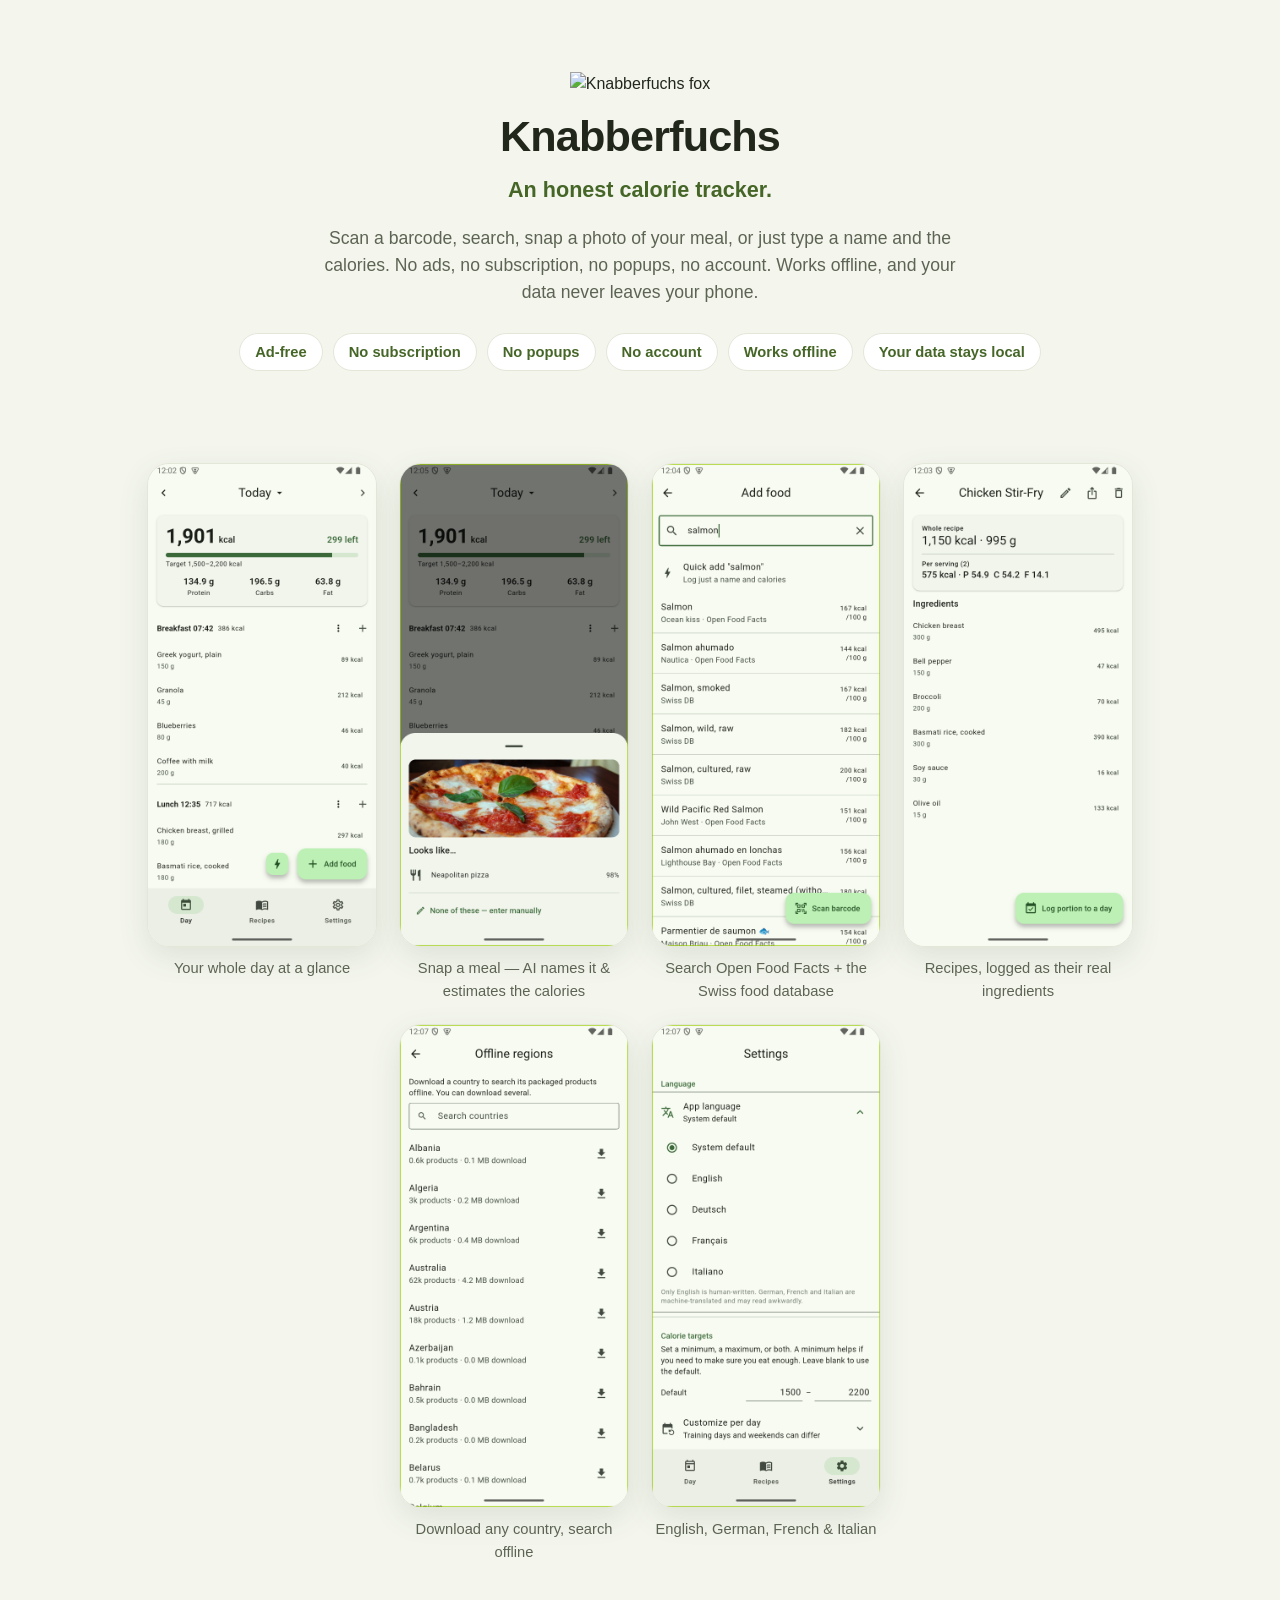
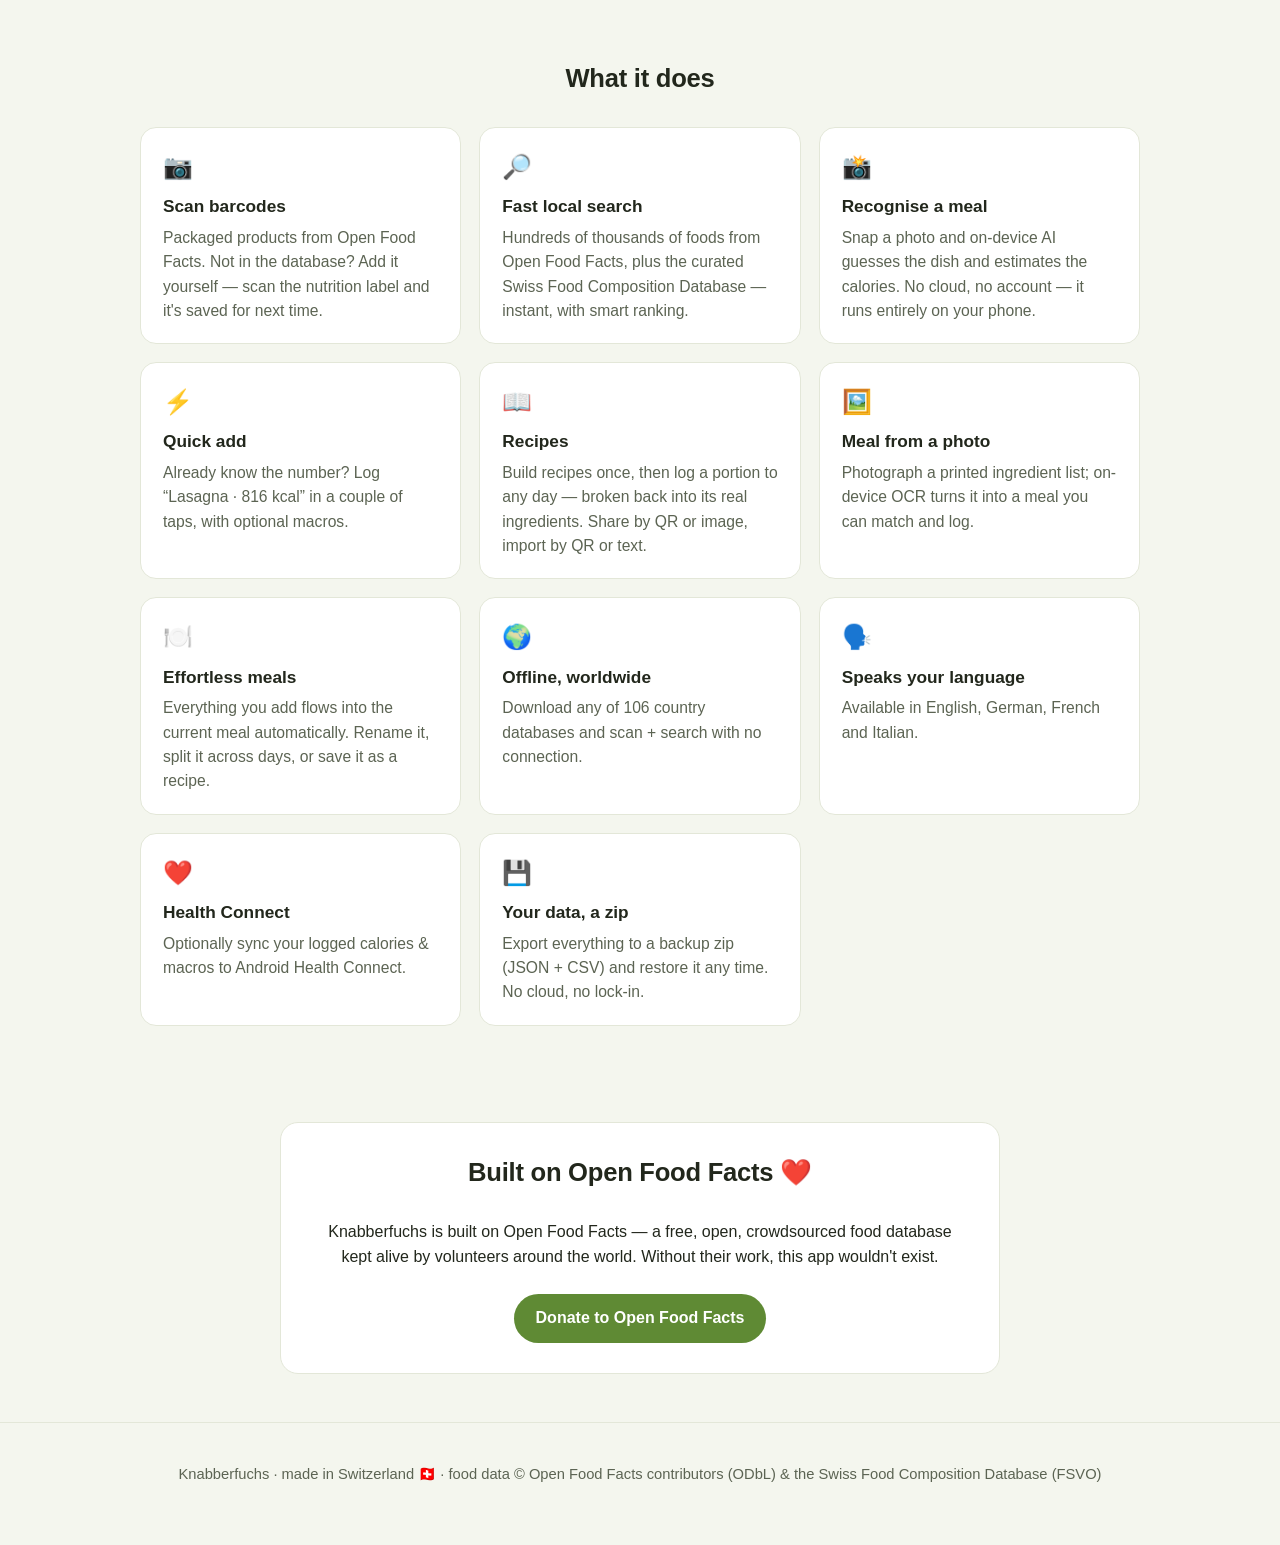
==== docs/index.html @ f7428436 "docs: refresh landing page — drop USDA/OFF-contribute, new features + screenshots Update the GitHub " ====
<!DOCTYPE html>
<html lang="en">
<head>
<meta charset="UTF-8" />
<meta name="viewport" content="width=device-width, initial-scale=1.0" />
<title>Knabberfuchs — an honest calorie tracker</title>
<meta name="description" content="Ad-free, no subscriptions, no popups. A fast, offline calorie tracker with barcode scan, AI meal photos, recipes and curated food data. Your data stays on your phone." />
<link rel="icon" href="favicon.png" type="image/png" />
<meta property="og:title" content="Knabberfuchs — an honest calorie tracker" />
<meta property="og:description" content="Ad-free, no subscriptions, no popups. Fast and offline, with barcode scan, AI meal photos and recipes. Your data stays on your phone." />
<meta property="og:image" content="screenshots/day.png" />
<style>
  :root{
    --green:#5f8a34; --green-d:#456627; --ink:#22271c;
    --bg:#f4f6ee; --card:#ffffff; --muted:#5c6453; --line:#e3e7d8;
  }
  *{box-sizing:border-box}
  html{scroll-behavior:smooth}
  body{margin:0;font-family:-apple-system,BlinkMacSystemFont,"Segoe UI",Roboto,Helvetica,Arial,sans-serif;
       color:var(--ink);background:var(--bg);line-height:1.55;-webkit-font-smoothing:antialiased}
  a{color:var(--green-d)}
  .wrap{max-width:1040px;margin:0 auto;padding:0 20px}

  header{padding:72px 0 36px;text-align:center}
  header img.logo{width:104px;height:104px}
  h1{font-size:2.7rem;margin:.4rem 0 .2rem;letter-spacing:-.02em}
  .tagline{font-size:1.35rem;color:var(--green-d);font-weight:600;margin:0}
  .sub{font-size:1.1rem;color:var(--muted);max-width:640px;margin:18px auto 0}

  .badges{display:flex;flex-wrap:wrap;gap:10px;justify-content:center;margin:26px 0 8px}
  .badge{background:var(--card);border:1px solid var(--line);border-radius:999px;
         padding:7px 15px;font-size:.92rem;font-weight:600;color:var(--green-d)}

  section{padding:48px 0}
  h2{font-size:1.6rem;text-align:center;margin:0 0 28px;letter-spacing:-.01em}

  .shots{display:flex;gap:22px;justify-content:center;flex-wrap:wrap}
  .shots figure{margin:0;width:230px}
  .shots img{width:100%;border-radius:22px;border:1px solid var(--line);
             box-shadow:0 10px 30px rgba(60,80,40,.12);display:block}
  .shots figcaption{text-align:center;color:var(--muted);font-size:.92rem;margin-top:10px}

  .grid{display:grid;grid-template-columns:repeat(auto-fit,minmax(250px,1fr));gap:18px}
  .feat{background:var(--card);border:1px solid var(--line);border-radius:16px;padding:20px 22px}
  .feat h3{margin:0 0 6px;font-size:1.08rem}
  .feat p{margin:0;color:var(--muted);font-size:.98rem}
  .feat .em{font-size:1.5rem;display:block;margin-bottom:8px}

  .off{background:var(--card);border:1px solid var(--line);border-radius:18px;
       padding:30px;text-align:center;max-width:720px;margin:0 auto}
  .off h2{margin-top:0}
  .btn{display:inline-block;background:var(--green);color:#fff;text-decoration:none;
       font-weight:700;padding:12px 22px;border-radius:999px;margin-top:8px}
  .btn:hover{background:var(--green-d)}

  footer{padding:40px 0 60px;text-align:center;color:var(--muted);font-size:.92rem;border-top:1px solid var(--line)}
  @media(max-width:560px){h1{font-size:2.1rem}.tagline{font-size:1.15rem}}
</style>
</head>
<body>

<header>
  <div class="wrap">
    <img class="logo" src="fox.png" alt="Knabberfuchs fox" />
    <h1>Knabberfuchs</h1>
    <p class="tagline">An honest calorie tracker.</p>
    <p class="sub">Scan a barcode, search, snap a photo of your meal, or just type a name and
      the calories. No ads, no subscription, no popups, no account. Works offline, and your
      data never leaves your phone.</p>
    <div class="badges">
      <span class="badge">Ad-free</span>
      <span class="badge">No subscription</span>
      <span class="badge">No popups</span>
      <span class="badge">No account</span>
      <span class="badge">Works offline</span>
      <span class="badge">Your data stays local</span>
    </div>
  </div>
</header>

<section>
  <div class="wrap">
    <div class="shots">
      <figure><img src="screenshots/day.png" alt="The day view" />
        <figcaption>Your whole day at a glance</figcaption></figure>
      <figure><img src="screenshots/recognize.png" alt="AI meal recognition" />
        <figcaption>Snap a meal — AI names it &amp; estimates the calories</figcaption></figure>
      <figure><img src="screenshots/search.png" alt="Food search" />
        <figcaption>Search Open Food Facts + the Swiss food database</figcaption></figure>
      <figure><img src="screenshots/recipe.png" alt="A recipe" />
        <figcaption>Recipes, logged as their real ingredients</figcaption></figure>
      <figure><img src="screenshots/regions.png" alt="Offline regions" />
        <figcaption>Download any country, search offline</figcaption></figure>
      <figure><img src="screenshots/language.png" alt="Languages" />
        <figcaption>English, German, French &amp; Italian</figcaption></figure>
    </div>
  </div>
</section>

<section>
  <div class="wrap">
    <h2>What it does</h2>
    <div class="grid">
      <div class="feat"><span class="em">📷</span><h3>Scan barcodes</h3>
        <p>Packaged products from Open Food Facts. Not in the database? Add it yourself — scan
          the nutrition label and it's saved for next time.</p></div>
      <div class="feat"><span class="em">🔎</span><h3>Fast local search</h3>
        <p>Hundreds of thousands of foods from Open Food Facts, plus the curated Swiss Food
          Composition Database — instant, with smart ranking.</p></div>
      <div class="feat"><span class="em">📸</span><h3>Recognise a meal</h3>
        <p>Snap a photo and on-device AI guesses the dish and estimates the calories. No cloud,
          no account — it runs entirely on your phone.</p></div>
      <div class="feat"><span class="em">⚡</span><h3>Quick add</h3>
        <p>Already know the number? Log “Lasagna · 816&nbsp;kcal” in a couple of taps, with
          optional macros.</p></div>
      <div class="feat"><span class="em">📖</span><h3>Recipes</h3>
        <p>Build recipes once, then log a portion to any day — broken back into its real
          ingredients. Share by QR or image, import by QR or text.</p></div>
      <div class="feat"><span class="em">🖼️</span><h3>Meal from a photo</h3>
        <p>Photograph a printed ingredient list; on-device OCR turns it into a meal you can
          match and log.</p></div>
      <div class="feat"><span class="em">🍽️</span><h3>Effortless meals</h3>
        <p>Everything you add flows into the current meal automatically. Rename it, split it
          across days, or save it as a recipe.</p></div>
      <div class="feat"><span class="em">🌍</span><h3>Offline, worldwide</h3>
        <p>Download any of 106 country databases and scan + search with no connection.</p></div>
      <div class="feat"><span class="em">🗣️</span><h3>Speaks your language</h3>
        <p>Available in English, German, French and Italian.</p></div>
      <div class="feat"><span class="em">❤️</span><h3>Health Connect</h3>
        <p>Optionally sync your logged calories &amp; macros to Android Health Connect.</p></div>
      <div class="feat"><span class="em">💾</span><h3>Your data, a zip</h3>
        <p>Export everything to a backup zip (JSON + CSV) and restore it any time. No cloud,
          no lock-in.</p></div>
    </div>
  </div>
</section>

<section>
  <div class="wrap">
    <div class="off">
      <h2>Built on Open Food Facts ❤️</h2>
      <p>Knabberfuchs is built on Open Food Facts — a free, open, crowdsourced food database
        kept alive by volunteers around the world. Without their work, this app wouldn't exist.</p>
      <a class="btn" href="https://world.openfoodfacts.org/donate-to-open-food-facts">Donate to Open Food Facts</a>
    </div>
  </div>
</section>

<footer>
  <div class="wrap">
    Knabberfuchs · made in Switzerland 🇨🇭 · food data © Open Food Facts contributors (ODbL)
    &amp; the Swiss Food Composition Database (FSVO)
  </div>
</footer>

</body>
</html>
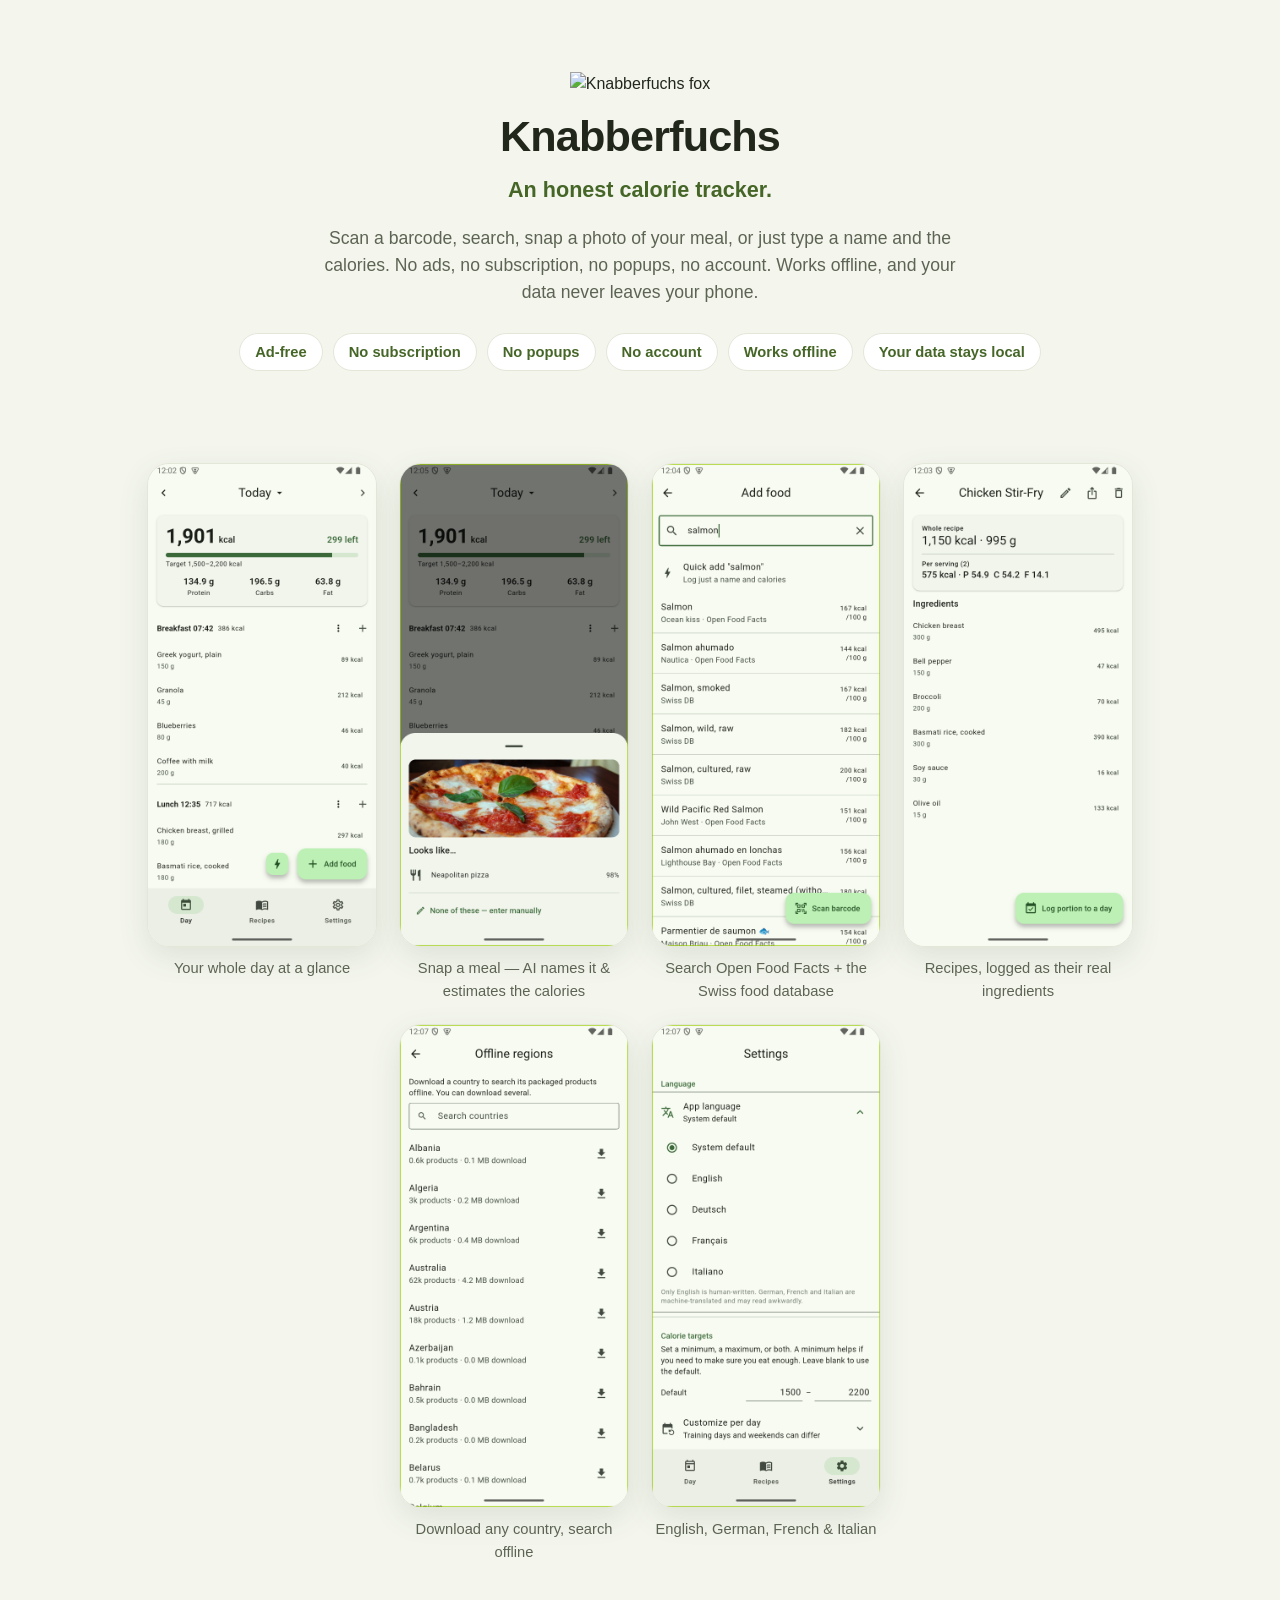
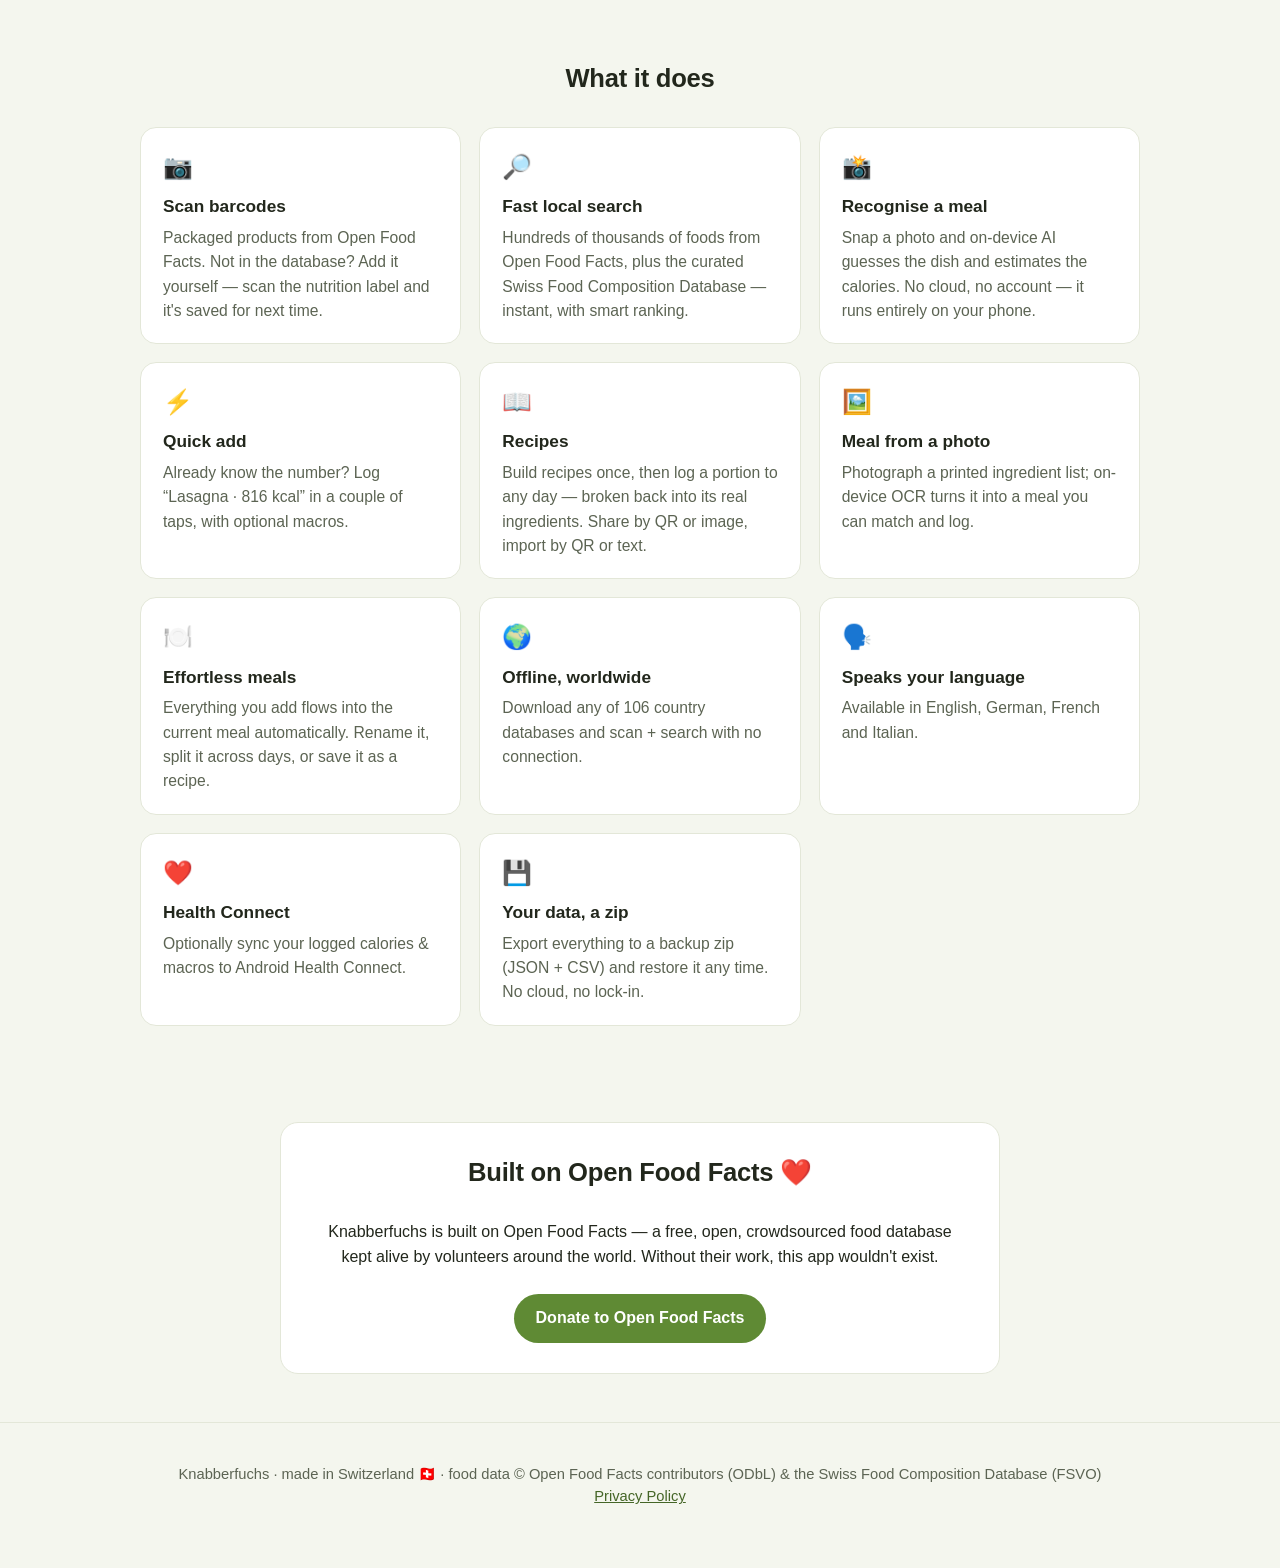
==== commit fdaa32c7: "docs: add privacy policy page Play Store requires a hosted privacy policy. Add docs/privacy.html (se" ====
--- a/docs/index.html
+++ b/docs/index.html
@@ -150,6 +150,7 @@
   <div class="wrap">
     Knabberfuchs · made in Switzerland 🇨🇭 · food data © Open Food Facts contributors (ODbL)
     &amp; the Swiss Food Composition Database (FSVO)
+    <br /><a href="privacy.html">Privacy Policy</a>
   </div>
 </footer>
 
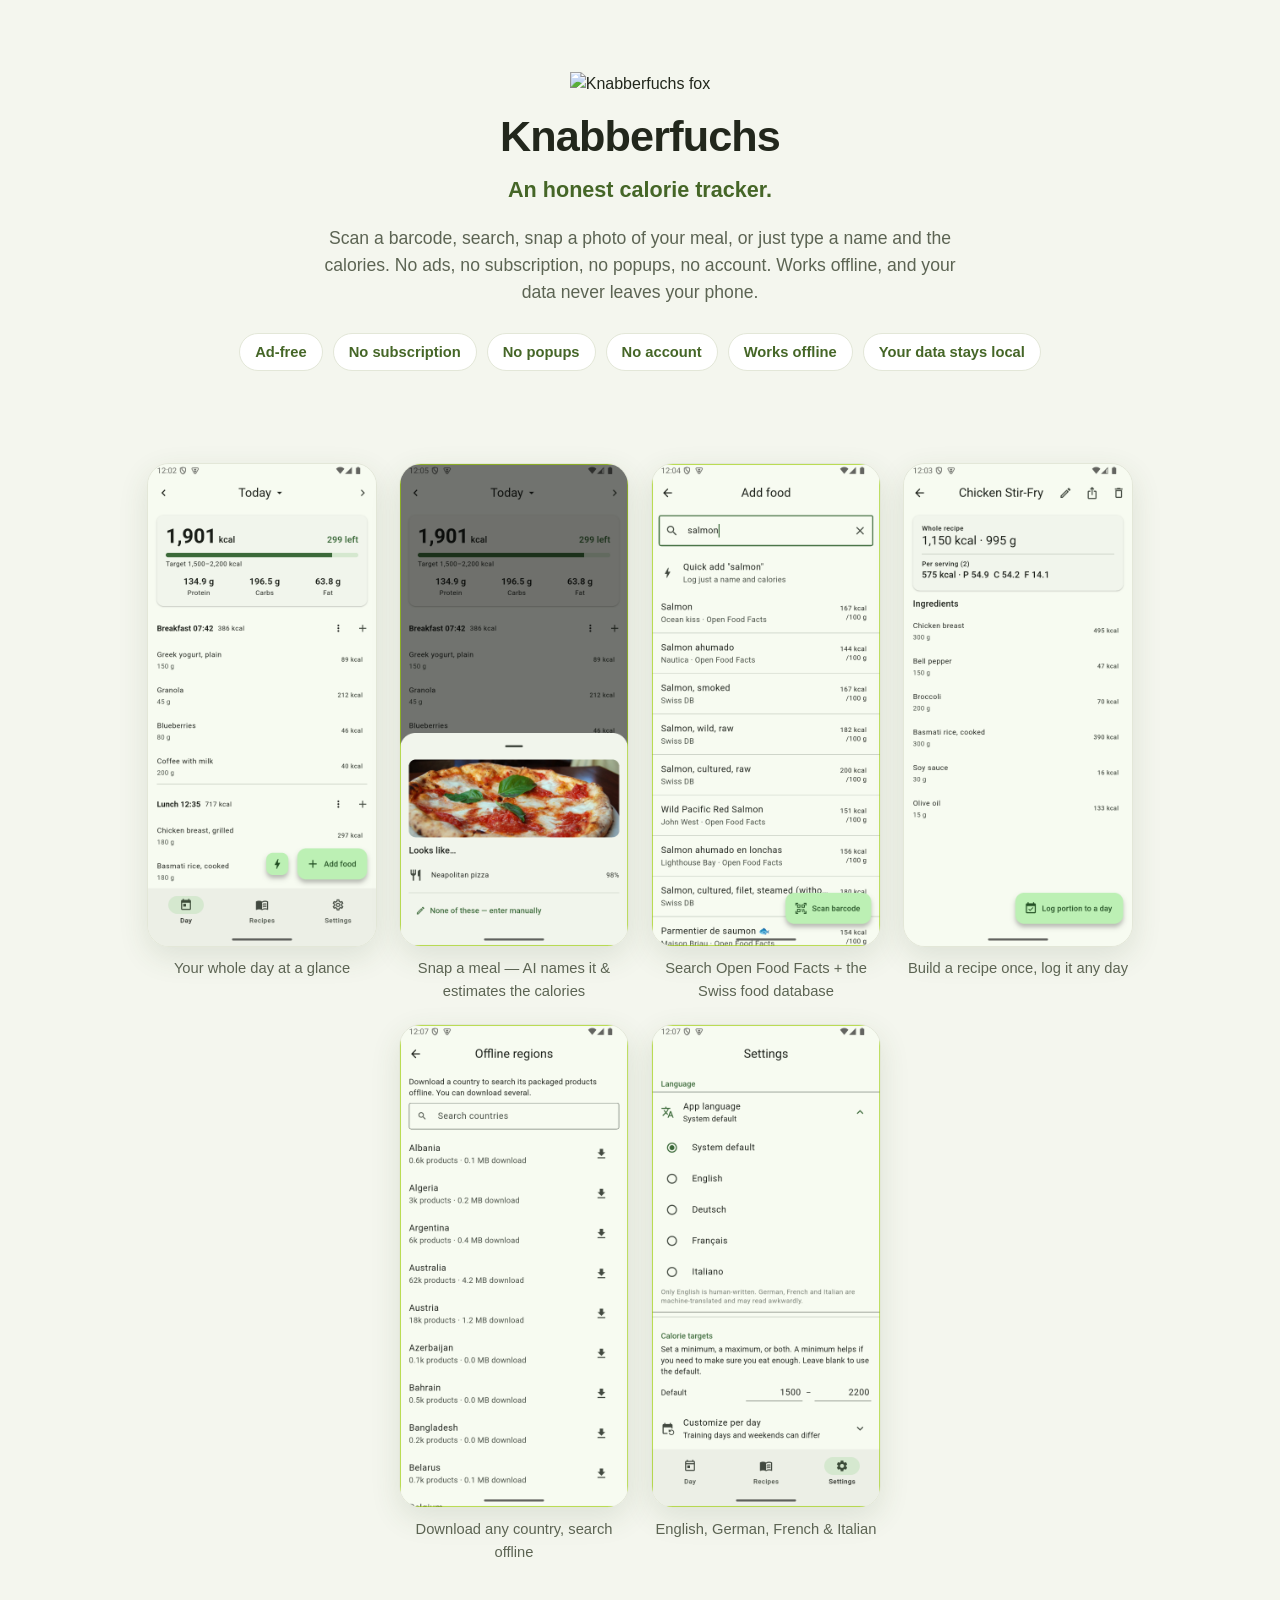
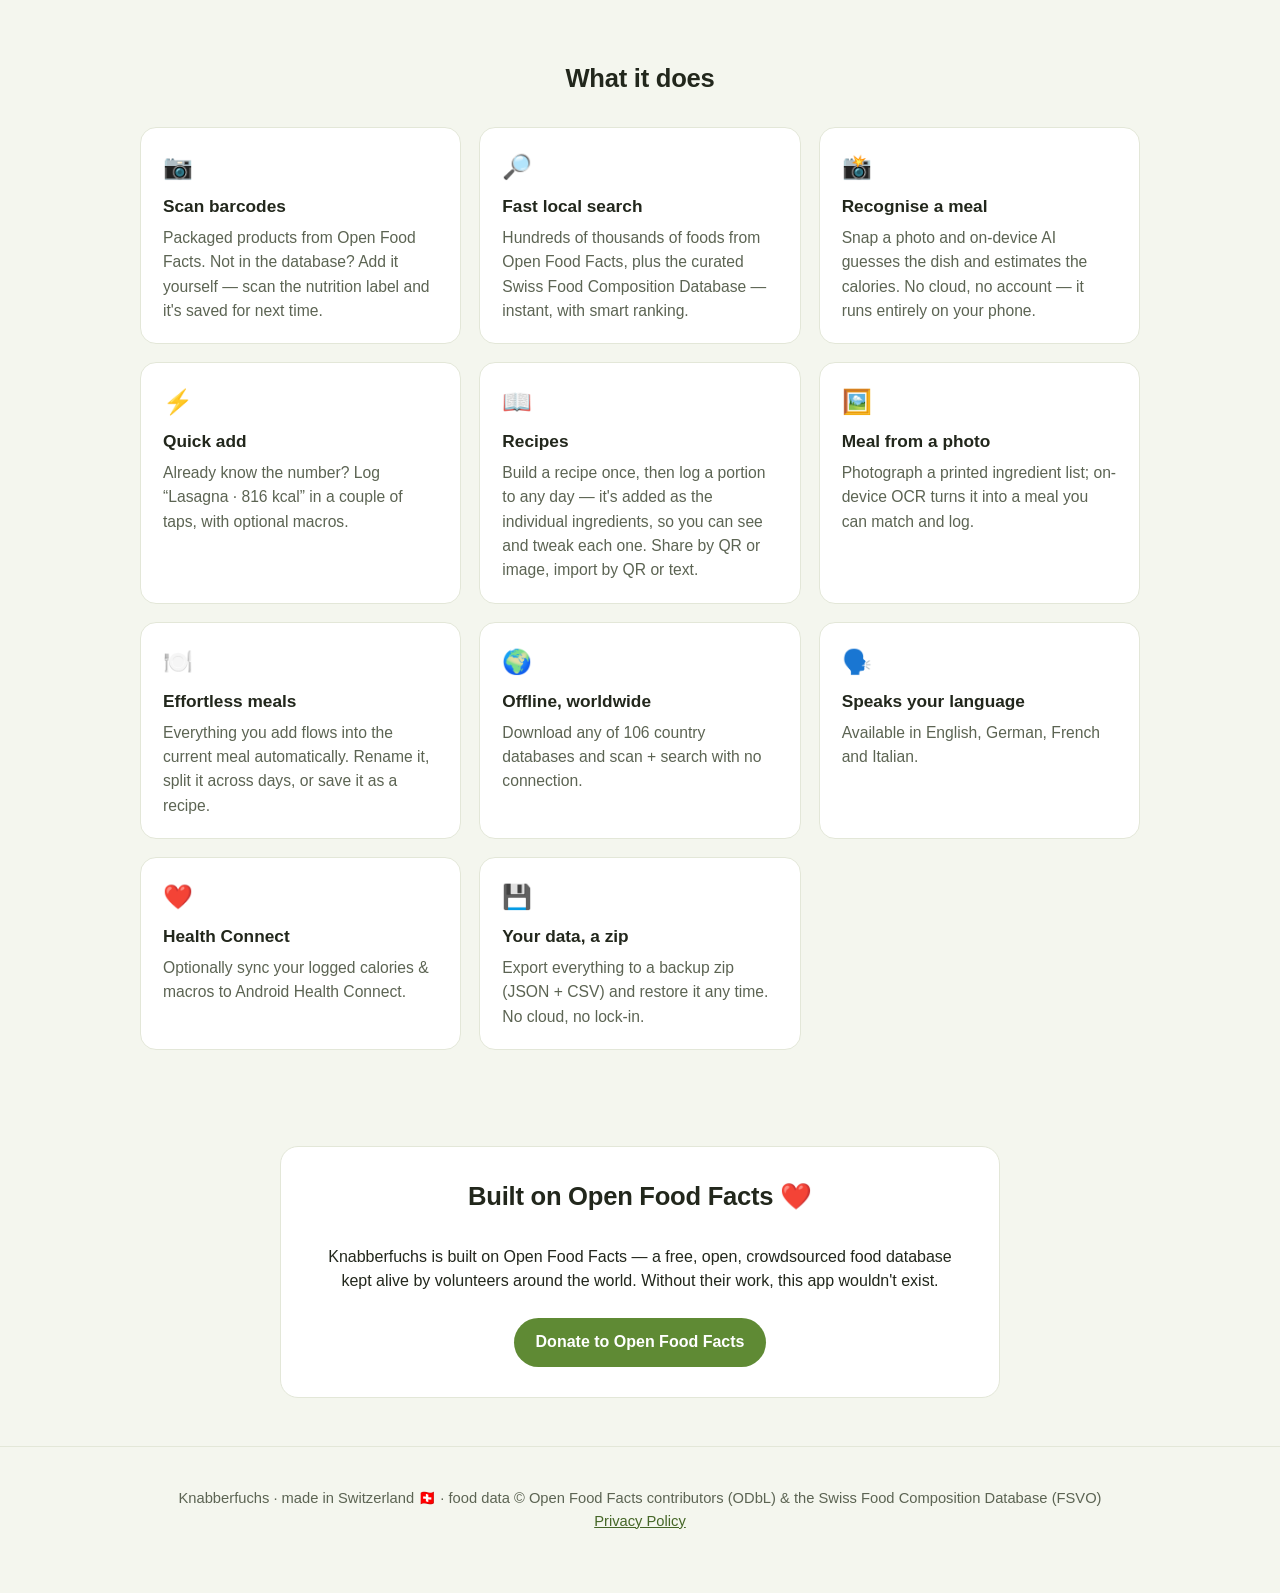
==== commit 295ee3ab: "docs: clearer recipe wording (drop "their real ingredients") The recipe screenshot caption and featu" ====
--- a/docs/index.html
+++ b/docs/index.html
@@ -88,7 +88,7 @@
       <figure><img src="screenshots/search.png" alt="Food search" />
         <figcaption>Search Open Food Facts + the Swiss food database</figcaption></figure>
       <figure><img src="screenshots/recipe.png" alt="A recipe" />
-        <figcaption>Recipes, logged as their real ingredients</figcaption></figure>
+        <figcaption>Build a recipe once, log it any day</figcaption></figure>
       <figure><img src="screenshots/regions.png" alt="Offline regions" />
         <figcaption>Download any country, search offline</figcaption></figure>
       <figure><img src="screenshots/language.png" alt="Languages" />
@@ -114,8 +114,9 @@
         <p>Already know the number? Log “Lasagna · 816&nbsp;kcal” in a couple of taps, with
           optional macros.</p></div>
       <div class="feat"><span class="em">📖</span><h3>Recipes</h3>
-        <p>Build recipes once, then log a portion to any day — broken back into its real
-          ingredients. Share by QR or image, import by QR or text.</p></div>
+        <p>Build a recipe once, then log a portion to any day — it's added as the
+          individual ingredients, so you can see and tweak each one. Share by QR or
+          image, import by QR or text.</p></div>
       <div class="feat"><span class="em">🖼️</span><h3>Meal from a photo</h3>
         <p>Photograph a printed ingredient list; on-device OCR turns it into a meal you can
           match and log.</p></div>
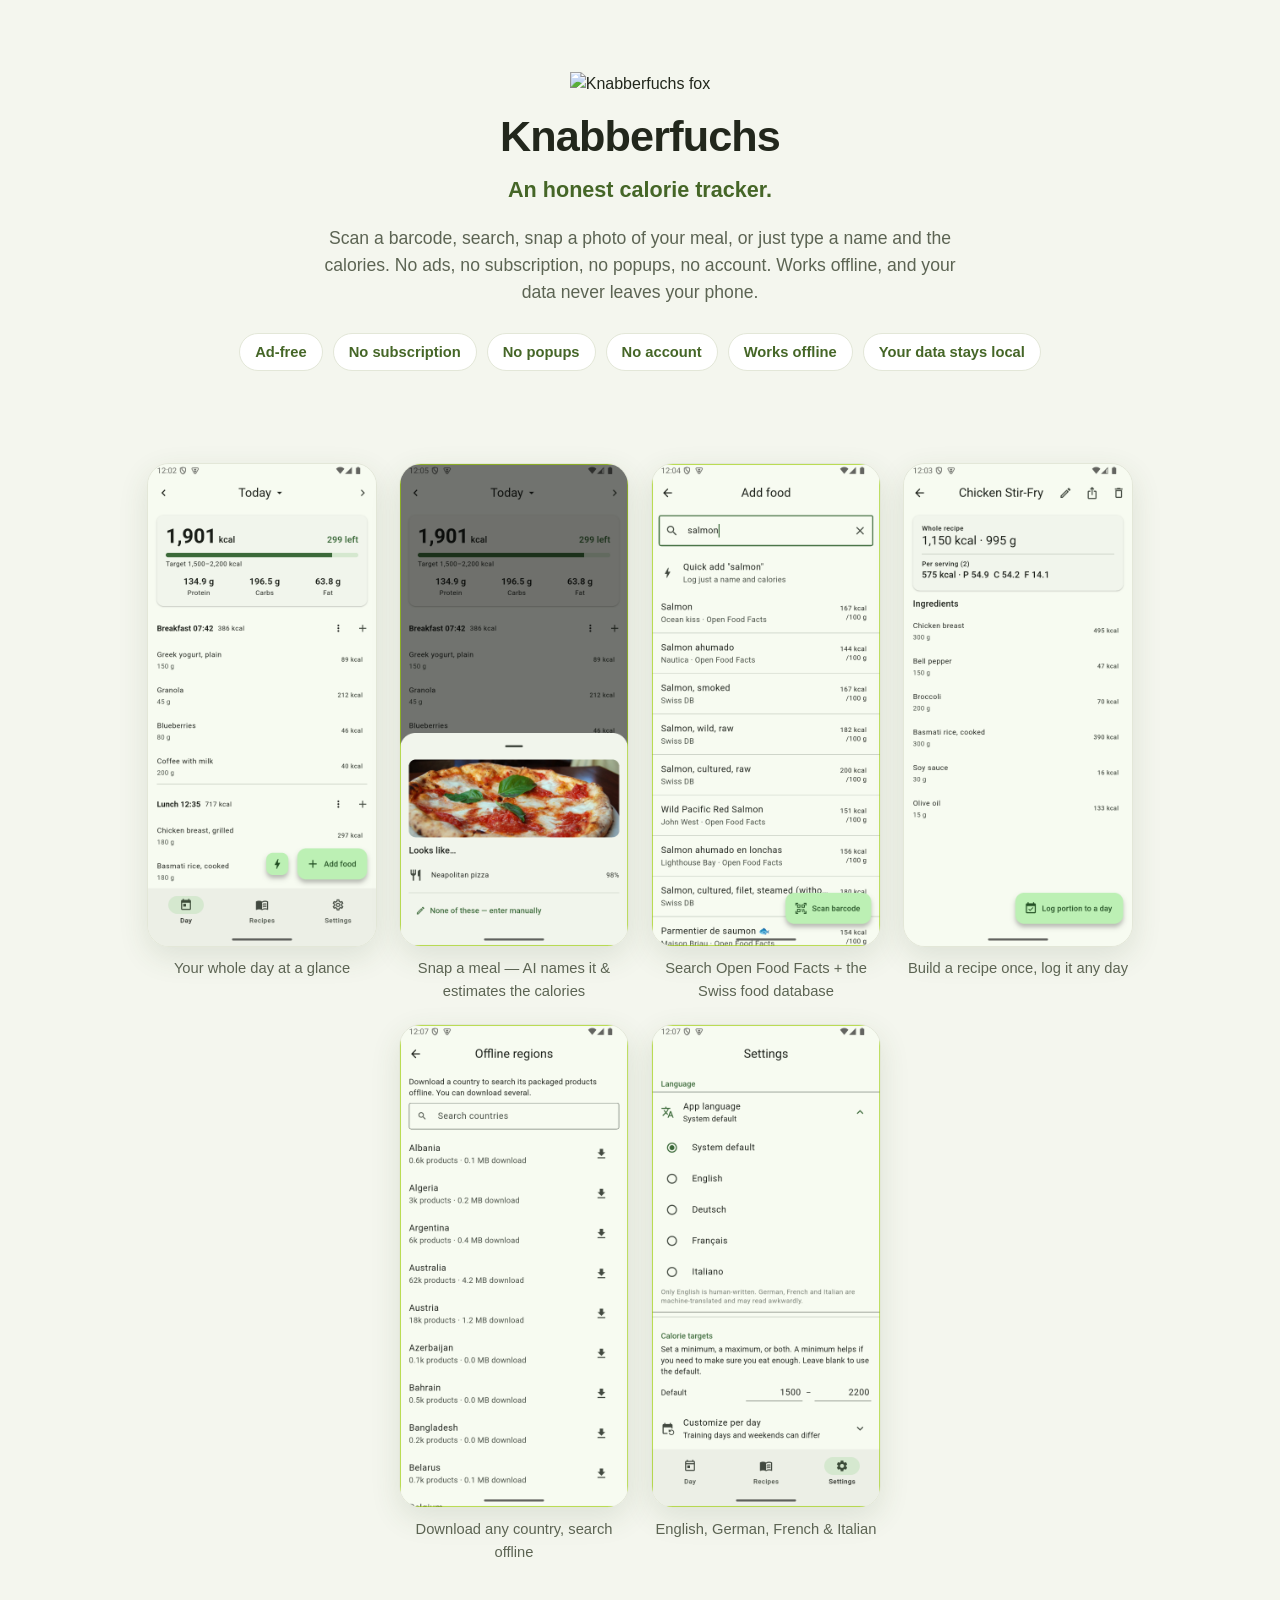
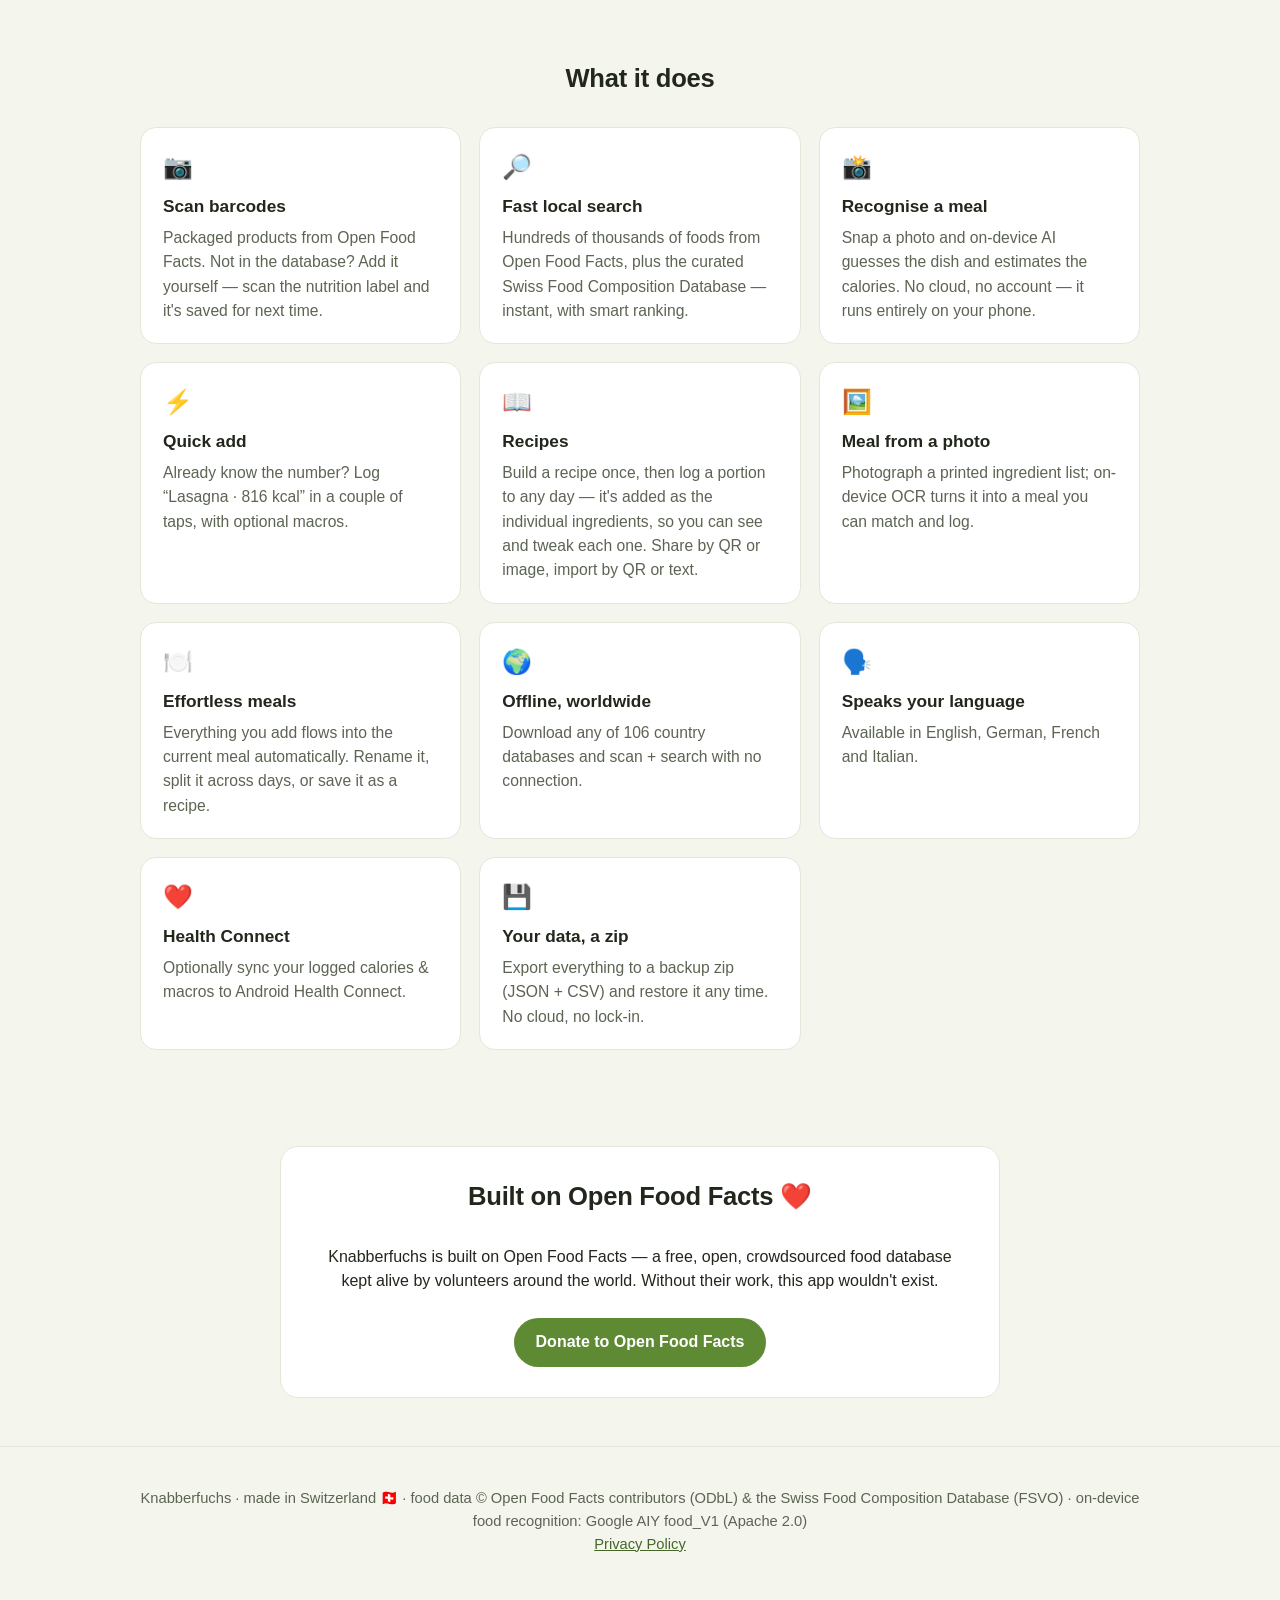
==== commit 6a291c04: "docs: credit the AIY model on the site; PLAN note for weight on quick add/Gemini - Site footer now c" ====
--- a/docs/index.html
+++ b/docs/index.html
@@ -150,7 +150,8 @@
 <footer>
   <div class="wrap">
     Knabberfuchs · made in Switzerland 🇨🇭 · food data © Open Food Facts contributors (ODbL)
-    &amp; the Swiss Food Composition Database (FSVO)
+    &amp; the Swiss Food Composition Database (FSVO) · on-device food recognition:
+    Google AIY food_V1 (Apache&nbsp;2.0)
     <br /><a href="privacy.html">Privacy Policy</a>
   </div>
 </footer>
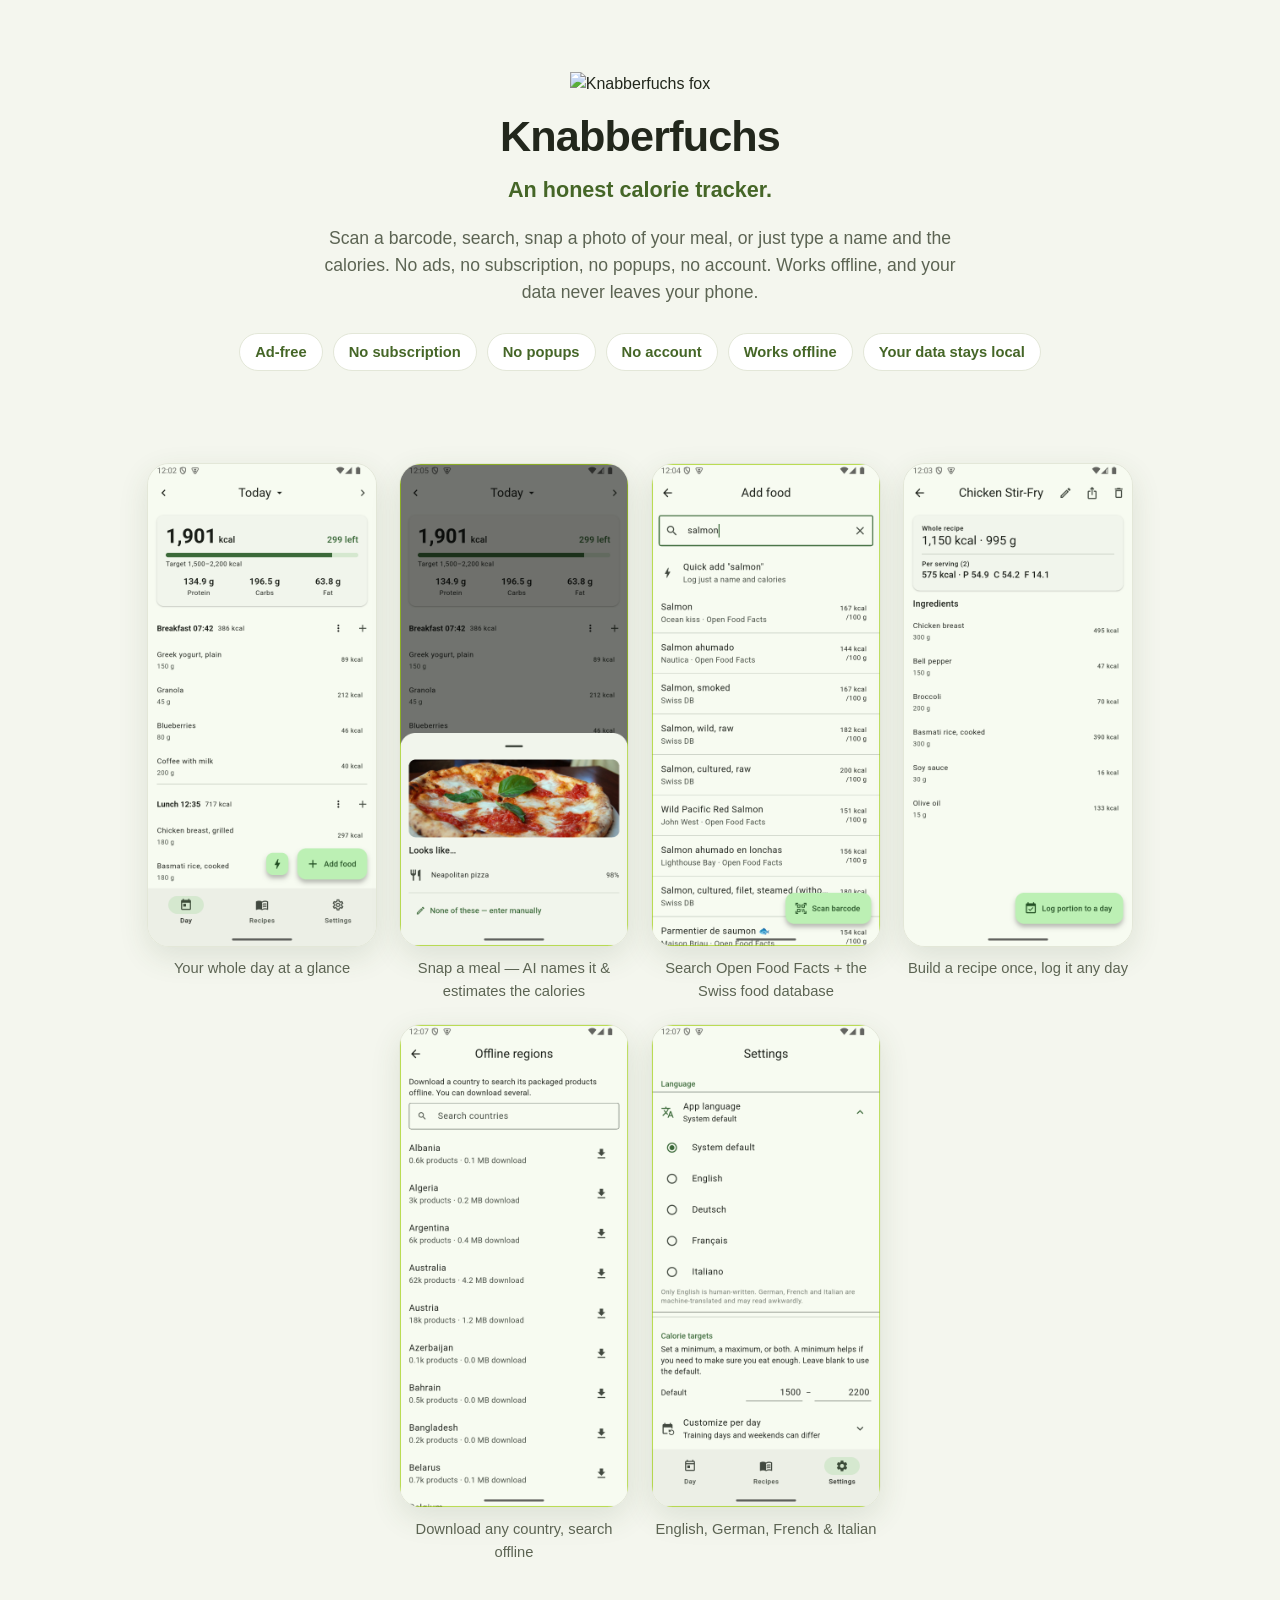
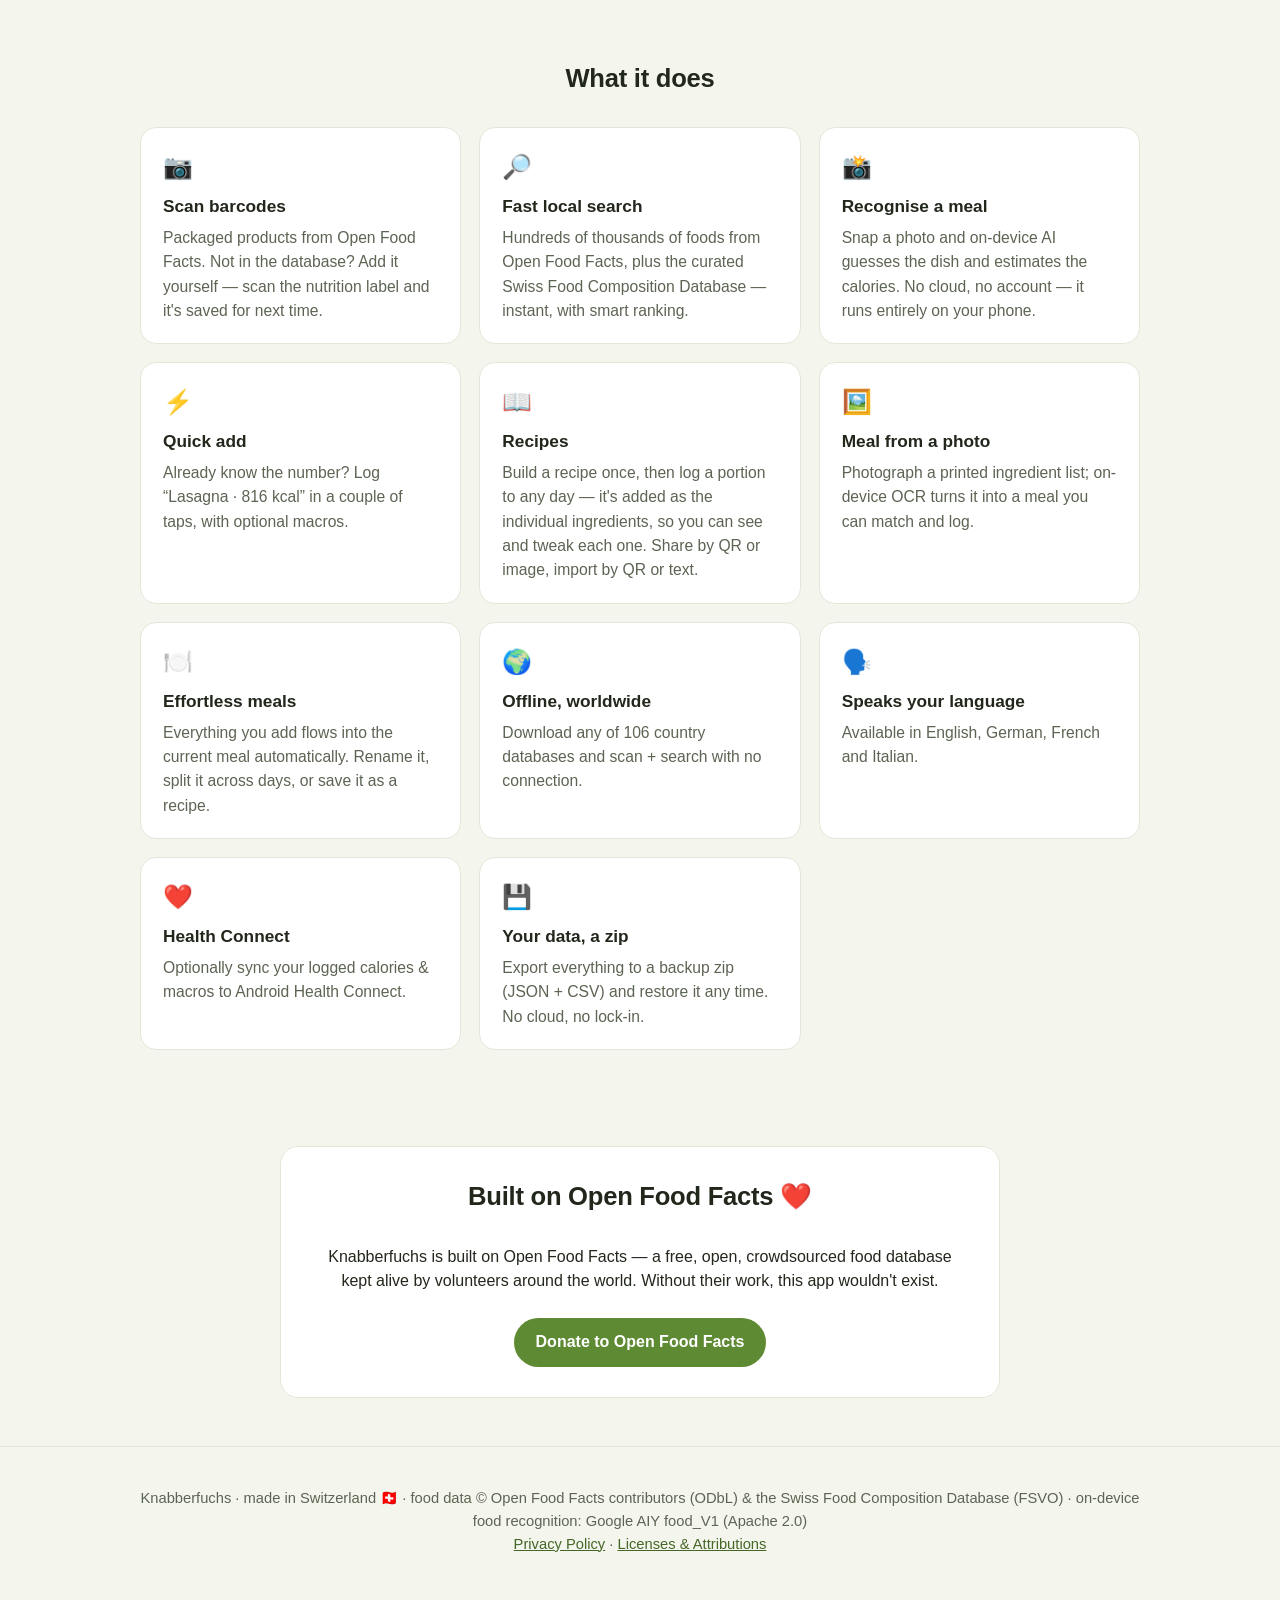
==== commit 8cb03e94: "docs(site): add Licenses & Attributions page; iOS-ify privacy policy - New docs/license.html: credit" ====
--- a/docs/index.html
+++ b/docs/index.html
@@ -152,7 +152,7 @@
     Knabberfuchs · made in Switzerland 🇨🇭 · food data © Open Food Facts contributors (ODbL)
     &amp; the Swiss Food Composition Database (FSVO) · on-device food recognition:
     Google AIY food_V1 (Apache&nbsp;2.0)
-    <br /><a href="privacy.html">Privacy Policy</a>
+    <br /><a href="privacy.html">Privacy Policy</a> &middot; <a href="license.html">Licenses &amp; Attributions</a>
   </div>
 </footer>
 
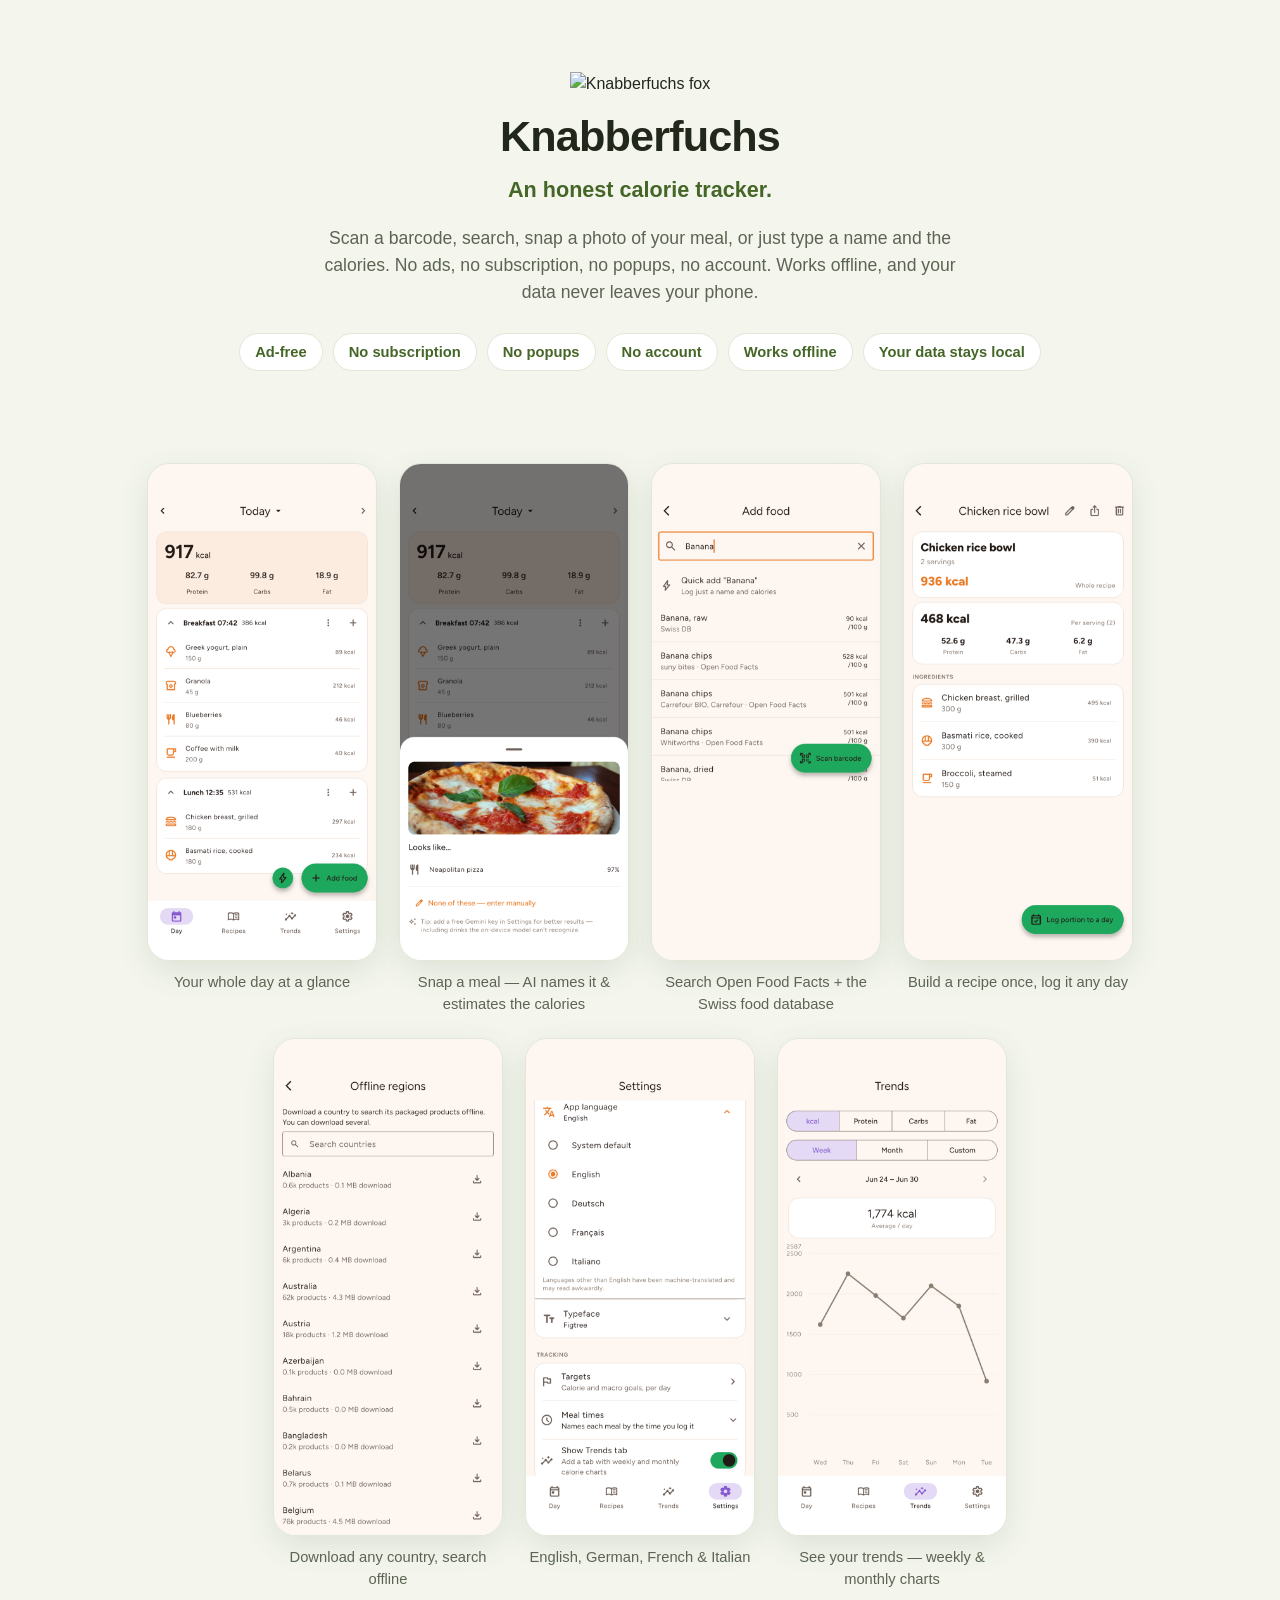
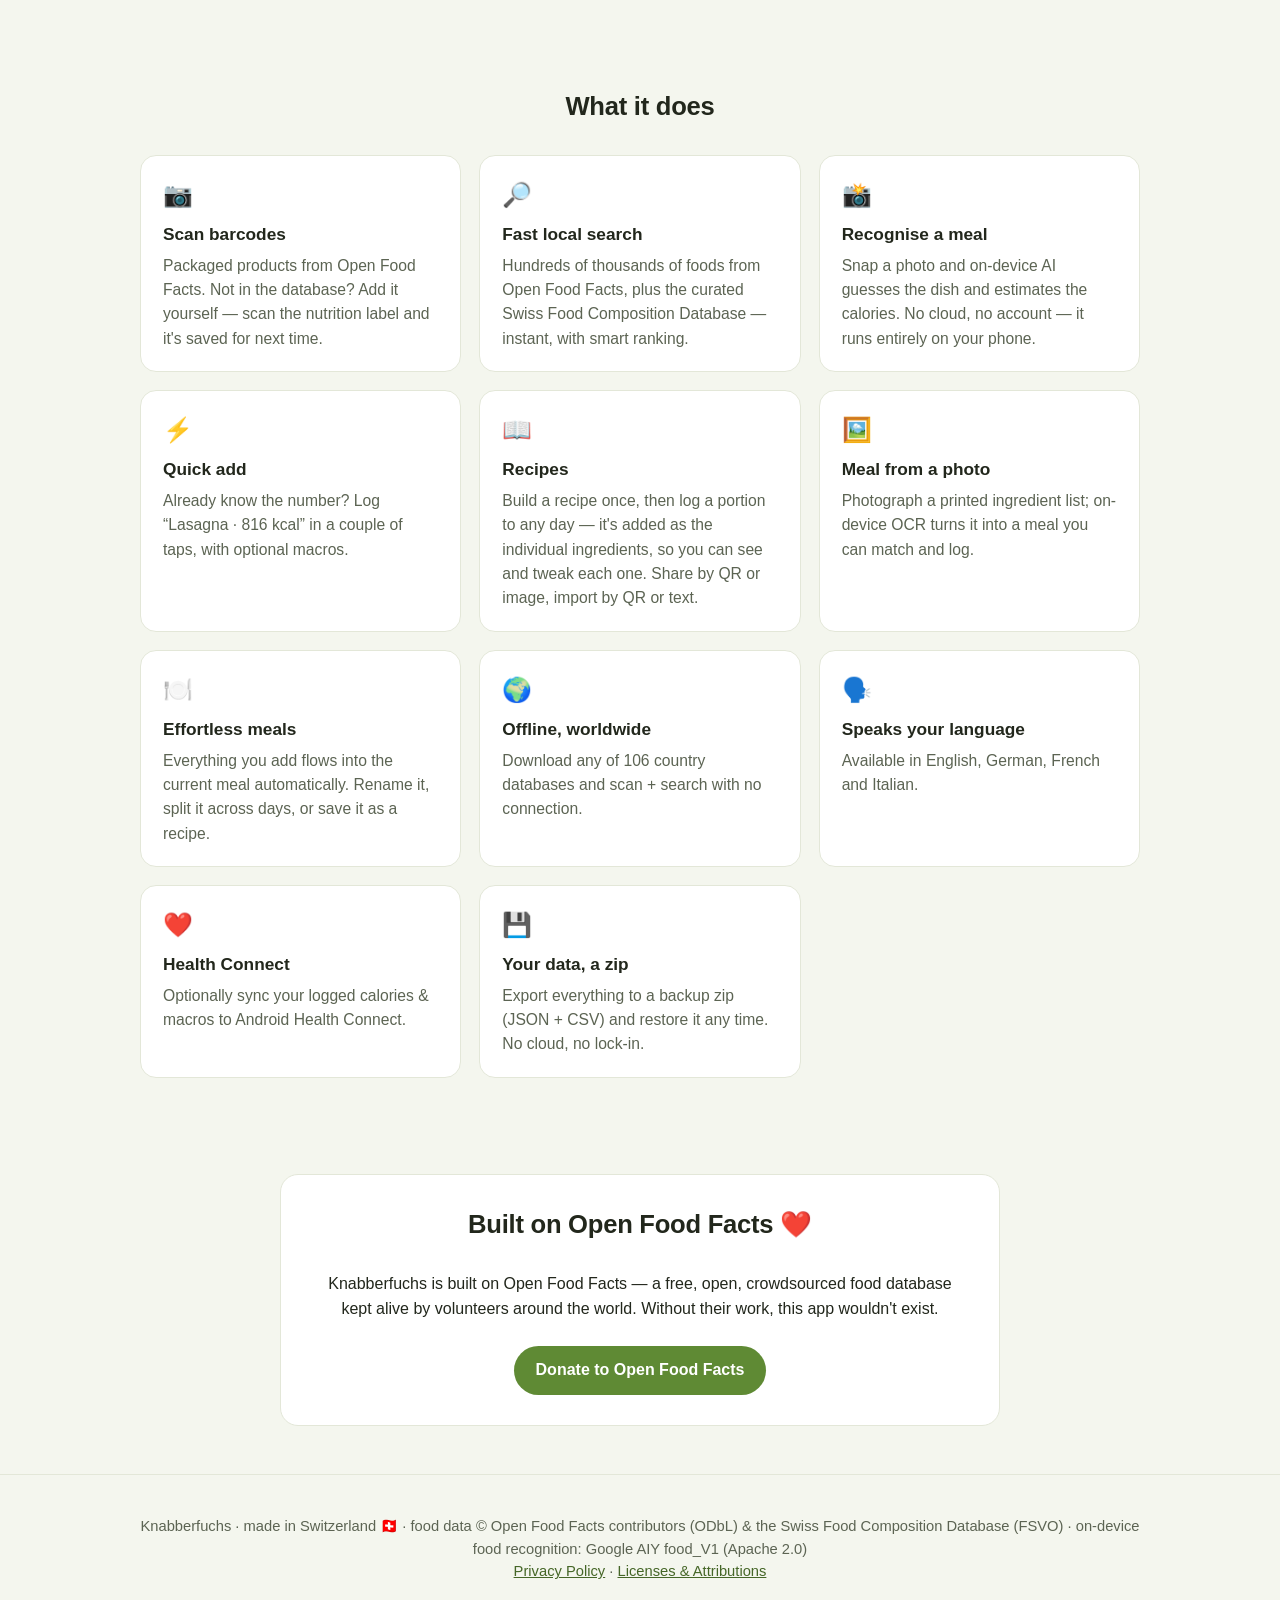
==== commit 1466d3a5: "site: refresh knabberfuchs.ch screenshots to the redesign + add Trends Replace the pre-redesign Andr" ====
--- a/docs/index.html
+++ b/docs/index.html
@@ -93,6 +93,8 @@
         <figcaption>Download any country, search offline</figcaption></figure>
       <figure><img src="screenshots/language.png" alt="Languages" />
         <figcaption>English, German, French &amp; Italian</figcaption></figure>
+      <figure><img src="screenshots/trends.png" alt="Trends" />
+        <figcaption>See your trends — weekly &amp; monthly charts</figcaption></figure>
     </div>
   </div>
 </section>
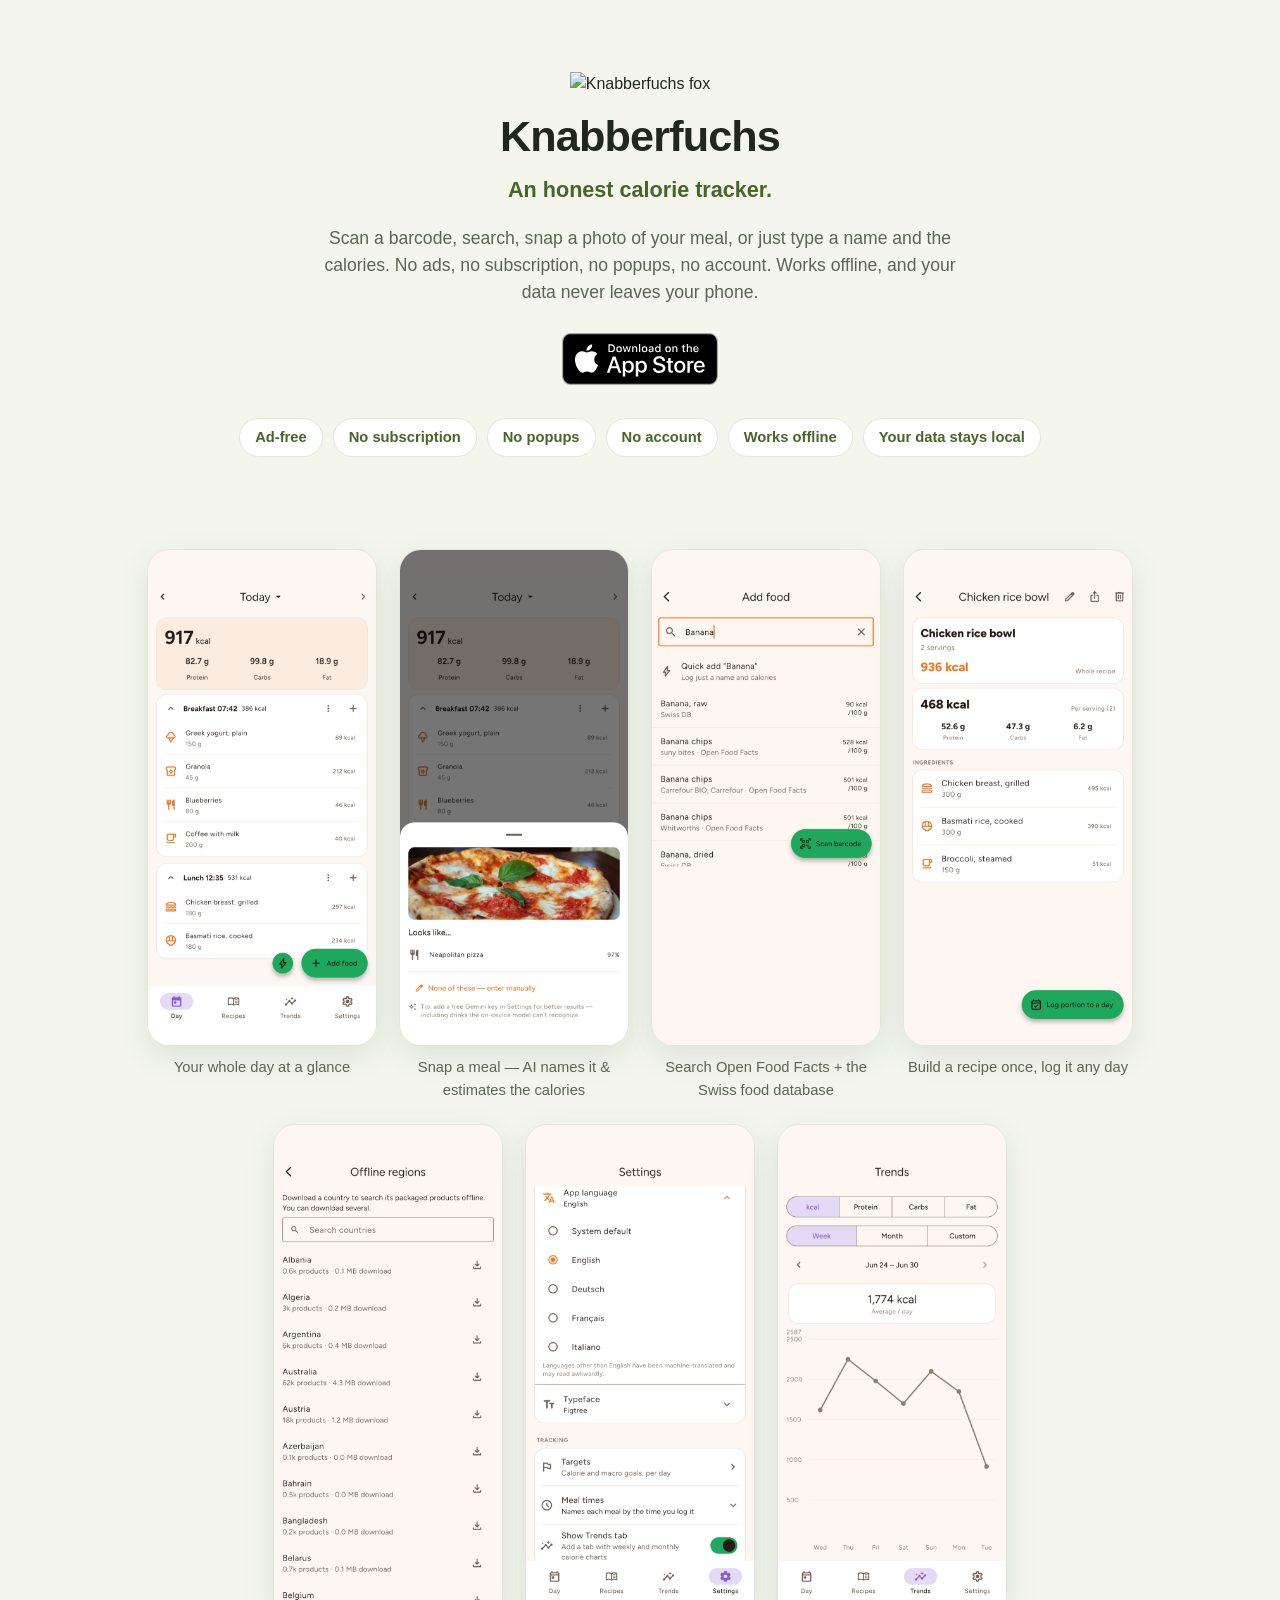
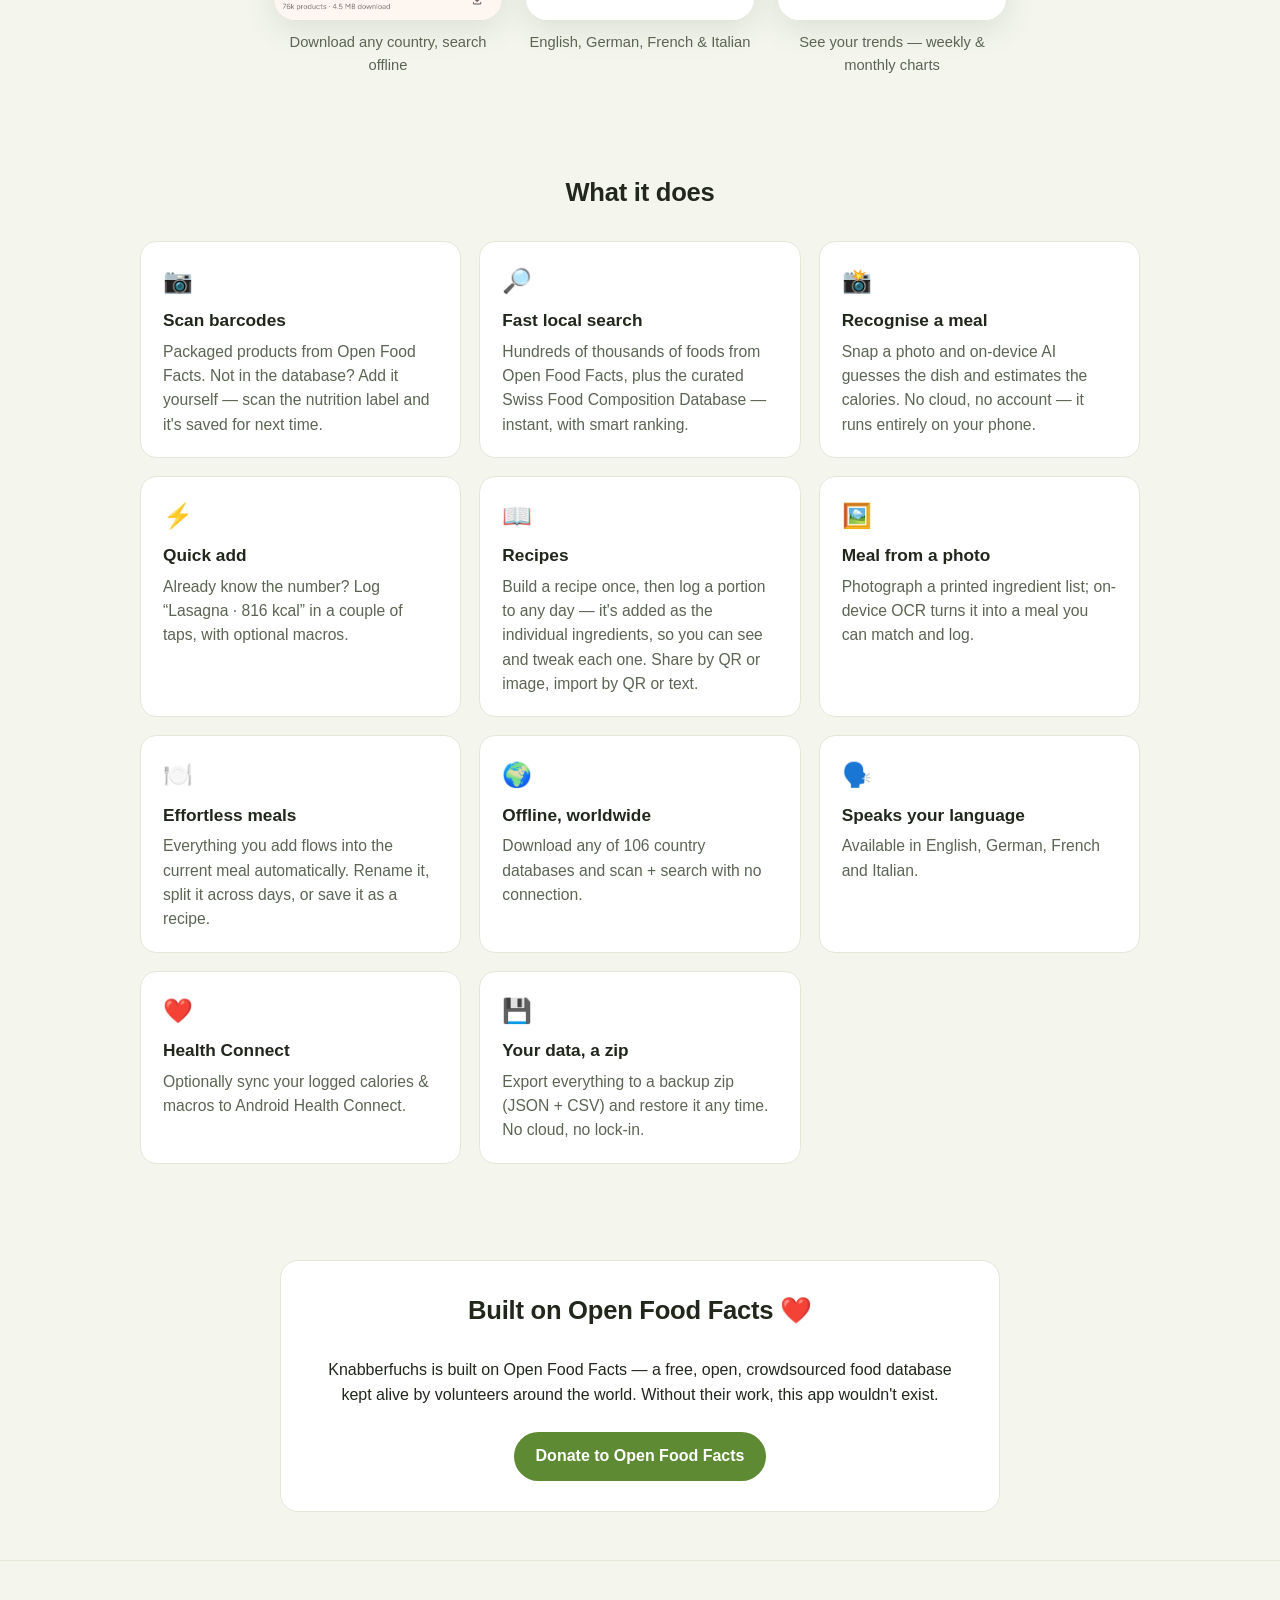
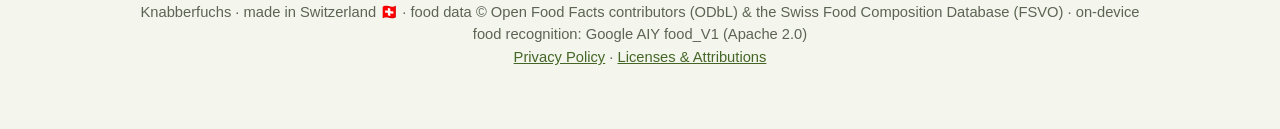
==== commit c259e221: "site: add "Download on the App Store" badge (app is live) Official Apple badge in the hero, linking " ====
--- a/docs/index.html
+++ b/docs/index.html
@@ -67,6 +67,13 @@
     <p class="sub">Scan a barcode, search, snap a photo of your meal, or just type a name and
       the calories. No ads, no subscription, no popups, no account. Works offline, and your
       data never leaves your phone.</p>
+    <div class="store" style="margin:26px 0 4px">
+      <a href="https://apps.apple.com/app/id6783844233"
+         aria-label="Download Knabberfuchs on the App Store">
+        <img src="appstore-badge.svg" alt="Download on the App Store"
+             style="height:52px;width:auto" />
+      </a>
+    </div>
     <div class="badges">
       <span class="badge">Ad-free</span>
       <span class="badge">No subscription</span>
